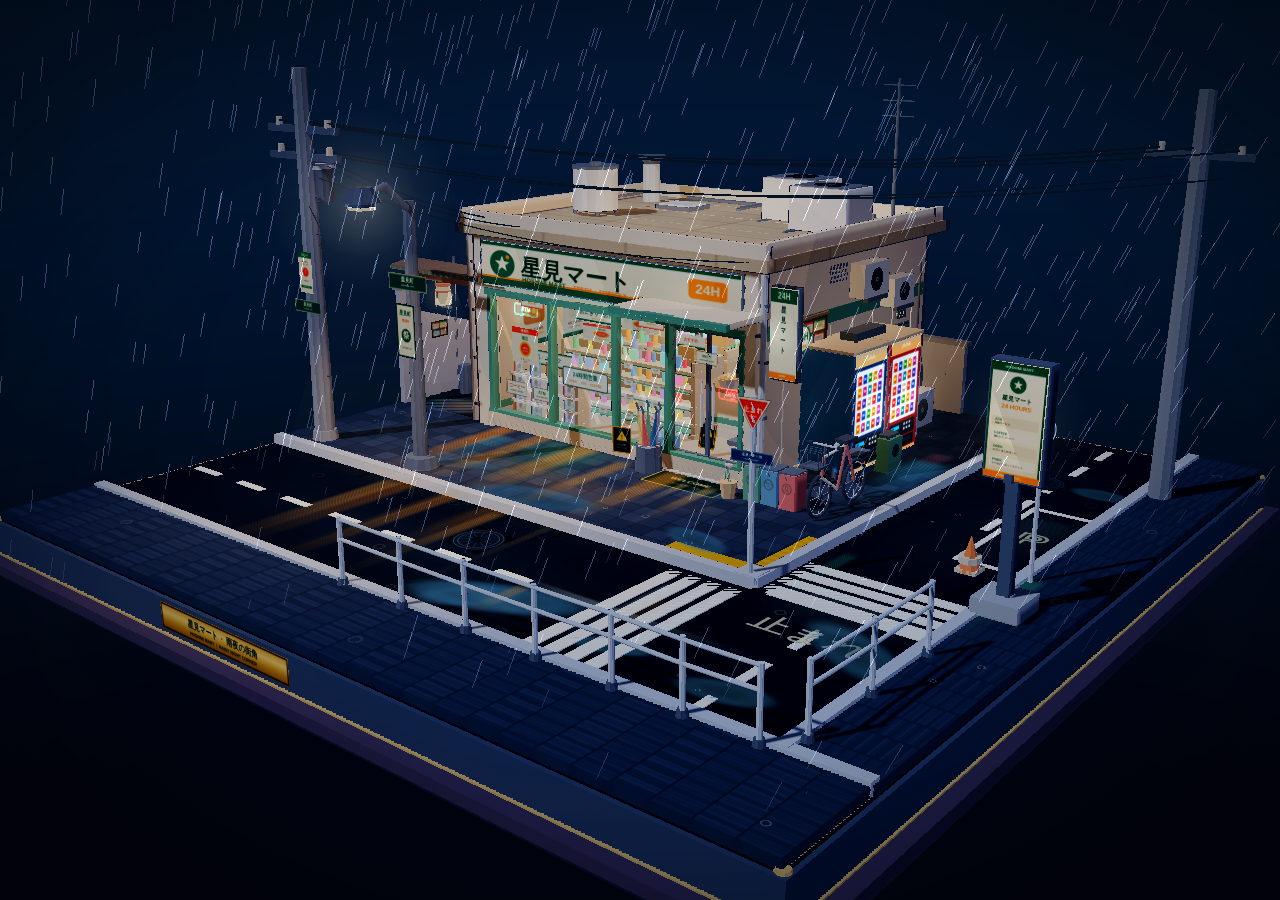
==== index.dev.html @ f8590b31 "feat: rainy-night Japanese konbini diorama" ====
<!DOCTYPE html>
<html lang="zh-CN">
<head>
  <meta charset="UTF-8" />
  <meta name="viewport" content="width=device-width, initial-scale=1.0, maximum-scale=1.0, user-scalable=no" />
  <title>星見マート · 雨夜の街角</title>
  <link rel="icon" href="data:," />
  <link rel="stylesheet" href="src/style.css" />
</head>
<body>
  <canvas id="scene"></canvas>
  <script src="vendor/three.min.js"></script>
  <script src="vendor/CopyShader.js"></script>
  <script src="vendor/LuminosityHighPassShader.js"></script>
  <script src="vendor/EffectComposer.js"></script>
  <script src="vendor/RenderPass.js"></script>
  <script src="vendor/ShaderPass.js"></script>
  <script src="vendor/UnrealBloomPass.js"></script>
  <script src="vendor/OrbitControls.js"></script>
  <script src="src/main.js"></script>
</body>
</html>
---- src/style.css ----
html, body {
  margin: 0;
  padding: 0;
  width: 100%;
  height: 100%;
  overflow: hidden;
  background: #05070d;
}

#scene {
  display: block;
  width: 100%;
  height: 100%;
  cursor: grab;
  touch-action: none;
}

#scene:active {
  cursor: grabbing;
}

/* Soft lens vignette; purely visual, no interface elements. */
body::after {
  content: "";
  position: fixed;
  inset: 0;
  pointer-events: none;
  z-index: 2;
  background:
    radial-gradient(ellipse at 50% 46%, rgba(8, 14, 28, 0) 48%, rgba(3, 5, 11, 0.18) 80%, rgba(2, 4, 9, 0.38) 100%),
    linear-gradient(to bottom, rgba(8, 14, 28, 0.1) 0%, rgba(8, 14, 28, 0) 22%);
}

@media (max-width: 700px) {
  body::after {
    background: radial-gradient(ellipse at 50% 48%, rgba(8, 14, 28, 0) 38%, rgba(2, 4, 9, 0.55) 100%);
  }
}
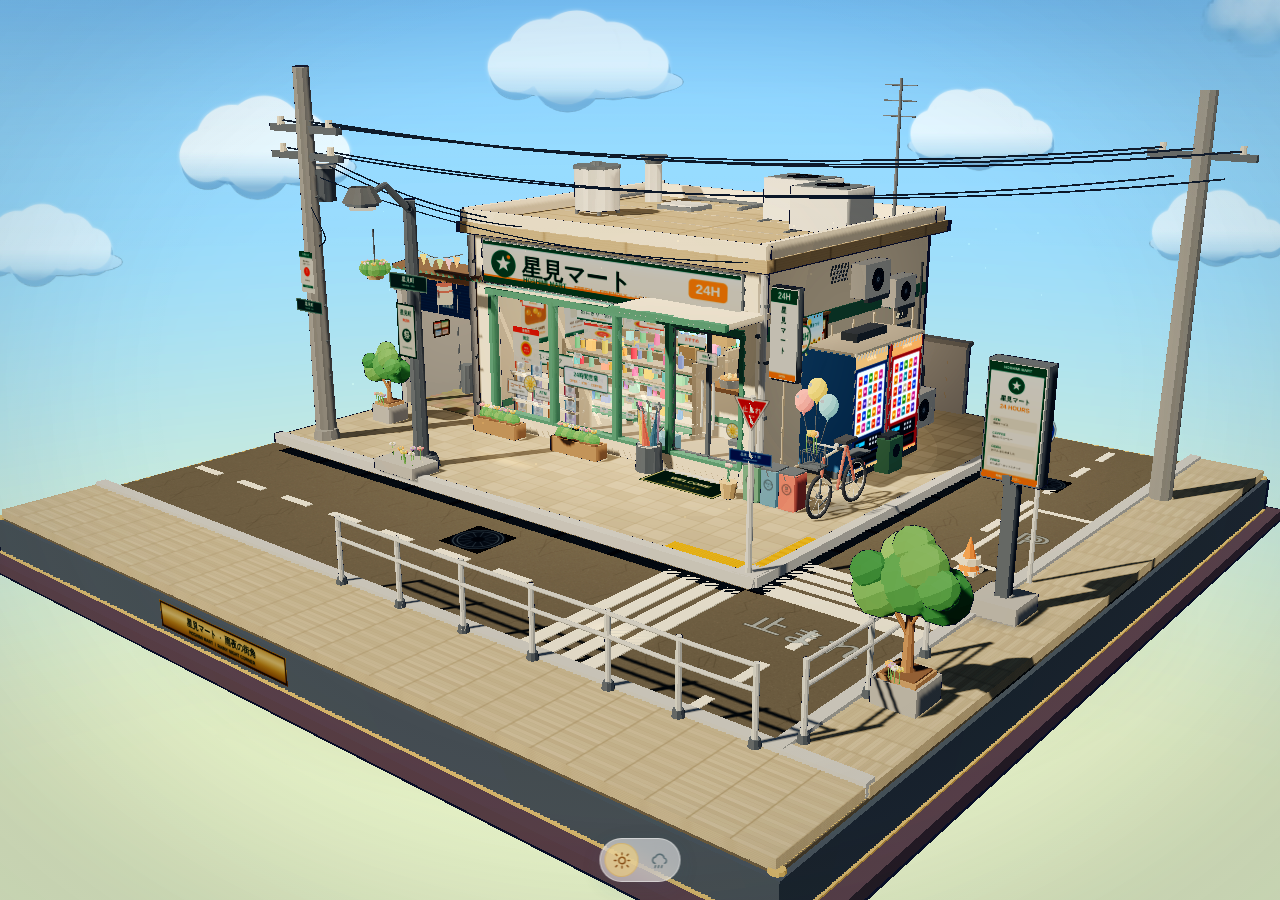
==== commit 90d07798: "Add in-page sunny and rainy weather switching" ====
--- a/index.dev.html
+++ b/index.dev.html
@@ -3,12 +3,26 @@
 <head>
   <meta charset="UTF-8" />
   <meta name="viewport" content="width=device-width, initial-scale=1.0, maximum-scale=1.0, user-scalable=no" />
-  <title>星見マート · 雨夜の街角</title>
+  <title>星見マート · 雨と晴れの街角</title>
   <link rel="icon" href="data:," />
   <link rel="stylesheet" href="src/style.css" />
 </head>
 <body>
   <canvas id="scene"></canvas>
+  <div class="weather-toggle" id="weatherToggle" role="group" aria-label="天气切换">
+    <button class="weather-btn" id="btnSunny" type="button" aria-label="切换到晴天" aria-pressed="true" title="晴天">
+      <svg viewBox="0 0 24 24" fill="none" stroke="currentColor" stroke-width="1.8" stroke-linecap="round">
+        <circle cx="12" cy="12" r="4.1"></circle>
+        <path d="M12 2.6v2.2M12 19.2v2.2M4.6 12H2.4M21.6 12h-2.2M5.7 5.7 4.1 4.1M19.9 19.9l-1.6-1.6M5.7 18.3 4.1 19.9M19.9 4.1l-1.6 1.6"></path>
+      </svg>
+    </button>
+    <button class="weather-btn" id="btnRain" type="button" aria-label="切换到雨夜" aria-pressed="false" title="雨夜">
+      <svg viewBox="0 0 24 24" fill="none" stroke="currentColor" stroke-width="1.8" stroke-linecap="round" stroke-linejoin="round">
+        <path d="M7.2 15.6a4.1 4.1 0 0 1 .6-8.1A5.6 5.6 0 0 1 18.5 9a3.4 3.4 0 0 1 .6 6.6"></path>
+        <path d="M7.7 18.4 6.9 21M11.8 18.4l-.8 2.6M15.9 18.4l-.8 2.6"></path>
+      </svg>
+    </button>
+  </div>
   <script src="vendor/three.min.js"></script>
   <script src="vendor/CopyShader.js"></script>
   <script src="vendor/LuminosityHighPassShader.js"></script>
--- a/src/style.css
+++ b/src/style.css
@@ -5,6 +5,11 @@
   height: 100%;
   overflow: hidden;
   background: #05070d;
+  transition: background-color 0.9s ease;
+}
+
+body.sunny {
+  background: #bfe2f3;
 }
 
 #scene {
@@ -31,8 +36,100 @@
     linear-gradient(to bottom, rgba(8, 14, 28, 0.1) 0%, rgba(8, 14, 28, 0) 22%);
 }
 
+body.sunny::after {
+  background:
+    radial-gradient(ellipse at 50% 42%, rgba(255, 255, 255, 0) 52%, rgba(130, 174, 199, 0.08) 100%),
+    linear-gradient(to bottom, rgba(255, 253, 240, 0.08) 0%, rgba(255, 255, 255, 0) 28%);
+}
+
+/* The one and only interface affordance: a tiny weather switch. */
+.weather-toggle {
+  position: fixed;
+  left: 50%;
+  bottom: 18px;
+  transform: translateX(-50%);
+  z-index: 5;
+  display: flex;
+  gap: 3px;
+  padding: 4px;
+  border-radius: 999px;
+  border: 1px solid rgba(230, 244, 255, 0.2);
+  background: rgba(10, 18, 28, 0.32);
+  box-shadow: 0 6px 24px rgba(0, 0, 0, 0.25);
+  backdrop-filter: blur(10px);
+  -webkit-backdrop-filter: blur(10px);
+  opacity: 0.58;
+  transition: opacity 0.25s ease, background-color 0.6s ease, border-color 0.6s ease;
+}
+
+.weather-toggle:hover,
+.weather-toggle:focus-within {
+  opacity: 1;
+}
+
+.weather-btn {
+  width: 34px;
+  height: 34px;
+  padding: 0;
+  border: 0;
+  border-radius: 50%;
+  display: grid;
+  place-items: center;
+  background: transparent;
+  color: rgba(226, 240, 252, 0.72);
+  cursor: pointer;
+  transition: background-color 0.25s ease, color 0.25s ease, transform 0.2s ease;
+  -webkit-tap-highlight-color: transparent;
+}
+
+.weather-btn svg {
+  width: 19px;
+  height: 19px;
+  display: block;
+}
+
+.weather-btn:hover {
+  transform: translateY(-1px);
+}
+
+.weather-btn.is-active {
+  color: #20333e;
+  background: rgba(255, 249, 224, 0.95);
+}
+
+body.sunny .weather-toggle {
+  background: rgba(255, 255, 255, 0.7);
+  border-color: rgba(255, 255, 255, 0.88);
+  box-shadow: 0 6px 22px rgba(57, 95, 115, 0.2);
+  opacity: 0.78;
+}
+
+body.sunny .weather-btn {
+  color: rgba(53, 84, 96, 0.72);
+}
+
+body.sunny .weather-btn.is-active {
+  color: #94510b;
+  background: #ffe6a3;
+  box-shadow: 0 0 0 1px rgba(232, 166, 56, 0.35) inset;
+}
+
 @media (max-width: 700px) {
   body::after {
-    background: radial-gradient(ellipse at 50% 48%, rgba(8, 14, 28, 0) 38%, rgba(2, 4, 9, 0.55) 100%);
+    background: radial-gradient(ellipse at 50% 48%, rgba(8, 14, 28, 0) 38%, rgba(2, 4, 9, 0.4) 100%);
+  }
+
+  body.sunny::after {
+    background: radial-gradient(ellipse at 50% 44%, rgba(255, 255, 255, 0) 55%, rgba(130, 174, 199, 0.08) 100%);
+  }
+
+  .weather-toggle {
+    bottom: 14px;
+    opacity: 0.7;
+  }
+
+  .weather-btn {
+    width: 32px;
+    height: 32px;
   }
 }
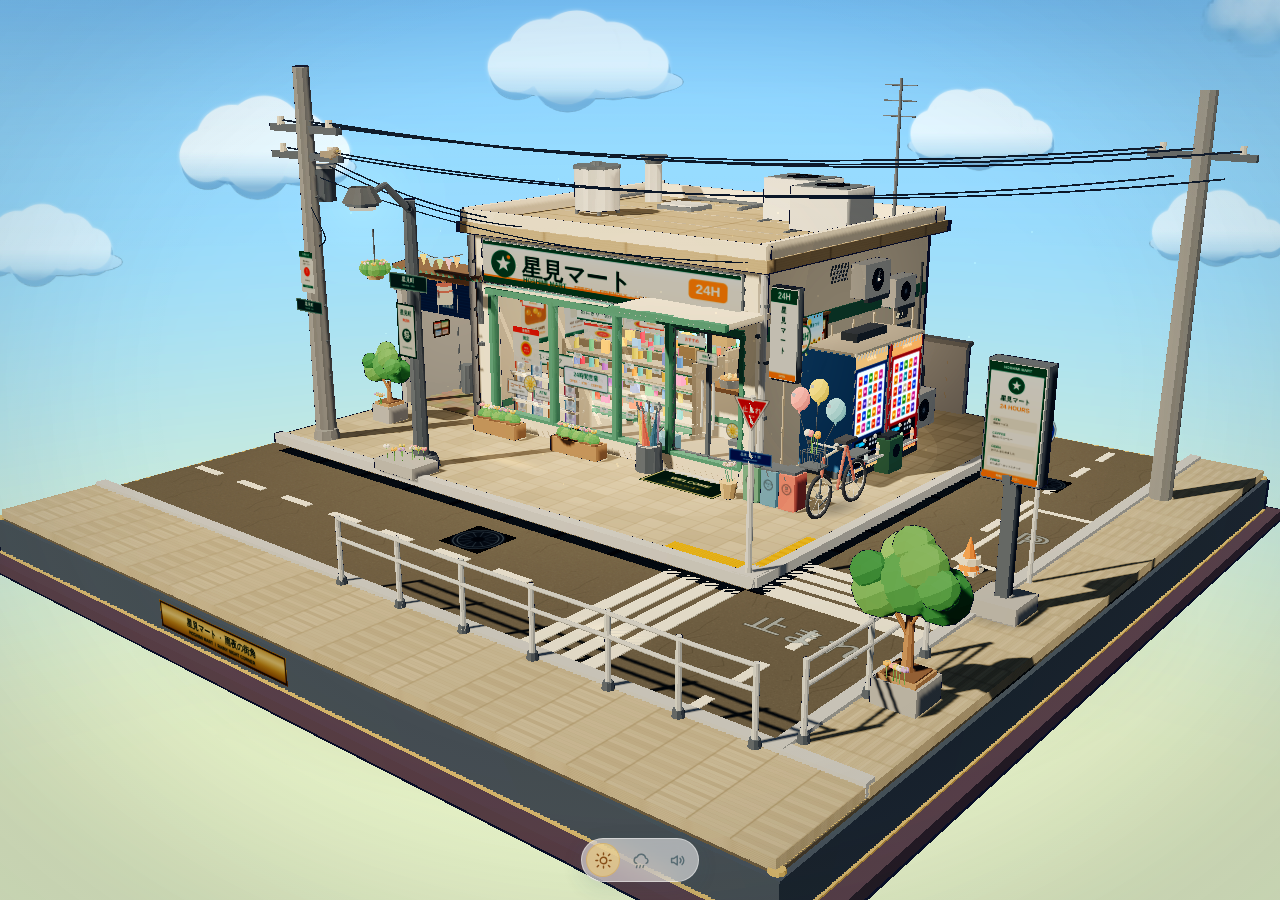
==== commit 773dff46: "Expand diorama interactions and replace audio with CC0 recordings" ====
--- a/index.dev.html
+++ b/index.dev.html
@@ -22,6 +22,13 @@
         <path d="M7.7 18.4 6.9 21M11.8 18.4l-.8 2.6M15.9 18.4l-.8 2.6"></path>
       </svg>
     </button>
+    <button class="weather-btn mute-btn" id="btnMute" type="button" aria-label="静音" aria-pressed="false" title="静音">
+      <svg viewBox="0 0 24 24" fill="none" stroke="currentColor" stroke-width="1.8" stroke-linecap="round" stroke-linejoin="round">
+        <path d="M4.5 9.5h3l4.2-3.2v11.4l-4.2-3.2h-3z"></path>
+        <path class="sound-wave" d="M15.2 9.2a4.2 4.2 0 0 1 0 5.6M17.8 6.8a7.4 7.4 0 0 1 0 10.4"></path>
+      </svg>
+      <span class="mute-slash"></span>
+    </button>
   </div>
   <script src="vendor/three.min.js"></script>
   <script src="vendor/CopyShader.js"></script>
@@ -31,6 +38,7 @@
   <script src="vendor/ShaderPass.js"></script>
   <script src="vendor/UnrealBloomPass.js"></script>
   <script src="vendor/OrbitControls.js"></script>
+  <script src="src/audio-data.js"></script>
   <script src="src/main.js"></script>
 </body>
 </html>
--- a/src/style.css
+++ b/src/style.css
@@ -16,12 +16,8 @@
   display: block;
   width: 100%;
   height: 100%;
-  cursor: grab;
+  cursor: default;
   touch-action: none;
-}
-
-#scene:active {
-  cursor: grabbing;
 }
 
 /* Soft lens vignette; purely visual, no interface elements. */
@@ -88,6 +84,34 @@
   display: block;
 }
 
+.mute-btn {
+  position: relative;
+}
+
+.mute-slash {
+  position: absolute;
+  left: 50%;
+  top: 50%;
+  width: 22px;
+  height: 2px;
+  border-radius: 2px;
+  background: currentColor;
+  opacity: 0;
+  transform: translate(-50%, -50%) rotate(-45deg);
+  transition: opacity 0.2s ease;
+  pointer-events: none;
+}
+
+.mute-btn.is-muted {
+  color: #d68a70;
+  background: rgba(255, 244, 236, 0.9);
+}
+
+.mute-btn.is-muted .mute-slash {
+  opacity: 1;
+  background: #a84b32;
+}
+
 .weather-btn:hover {
   transform: translateY(-1px);
 }
